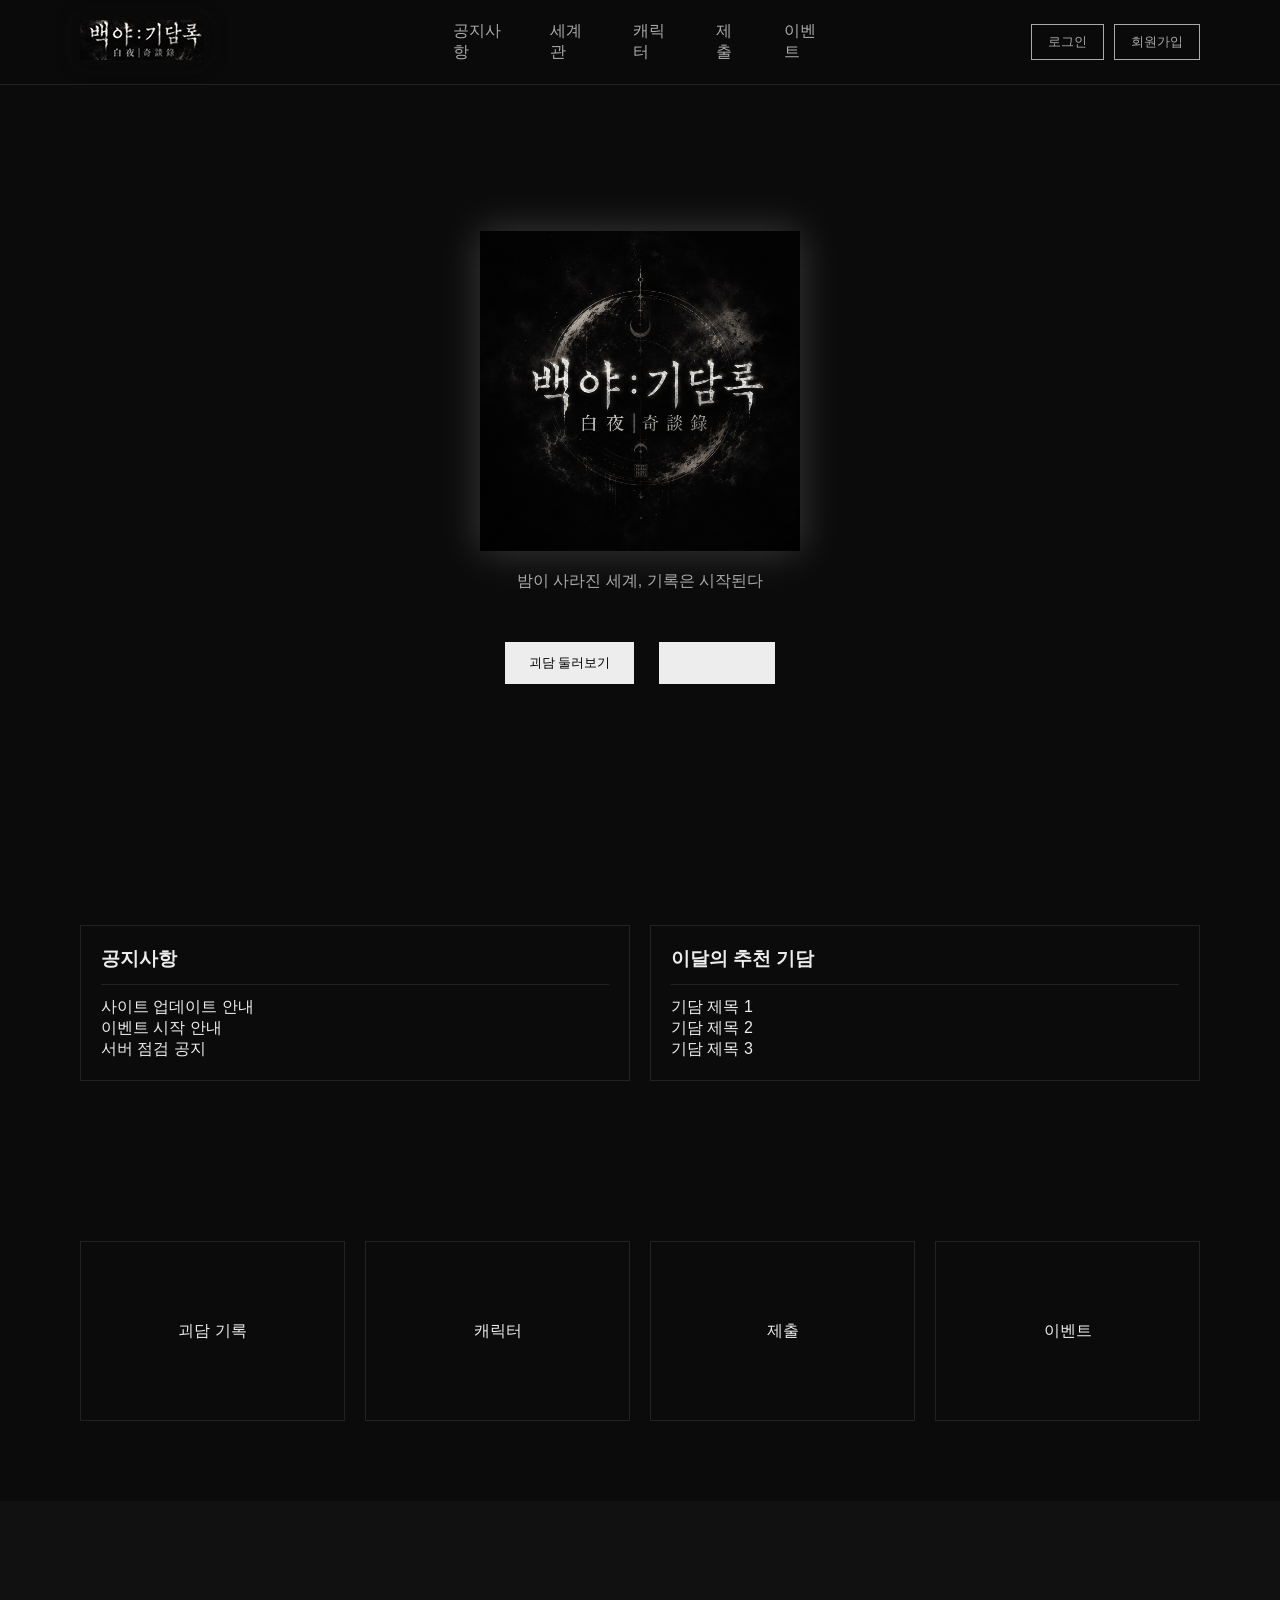
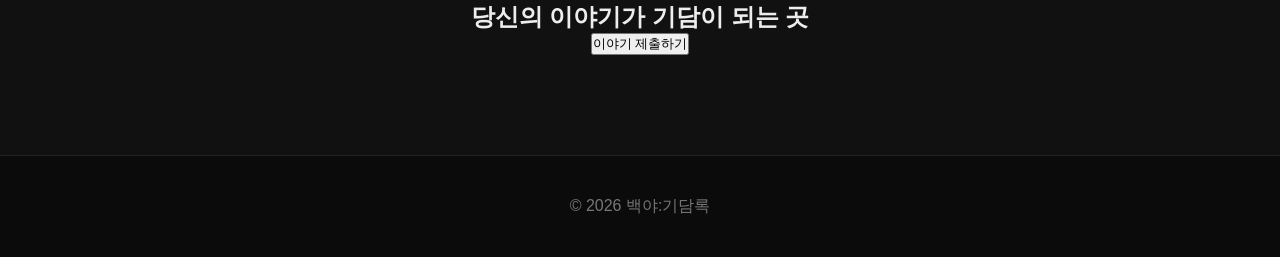
==== home.html @ b31a1d5c "Add files via upload" ====
<!DOCTYPE html>
<html lang="ko">
<head>
  <meta charset="UTF-8">
  <title>백야:기담록</title>
  <link rel="stylesheet" href="css/style.css">
</head>
<body>

<!-- HEADER -->
<header class="header">
  <div class="logo">
    <img src="images/logo.jpg" alt="백야:기담록">
  </div>

  <nav>
    <a href="#">공지사항</a>
    <a href="#">세계관</a>
    <a href="#">캐릭터</a>
    <a href="#">제출</a>
    <a href="#">이벤트</a>
  </nav>

  <div class="auth">
    <button class="login" onclick="location.href='login/login.html'">로그인</button>
    <button class="signup" onclick="location.href='signup/signup.html'">회원가입</button>
  </div>
</header>

<!-- HERO -->
<section class="hero">

  <img src="images/mainlogo.png" class="hero-bg">

  <div class="hero-overlay">
    <p>밤이 사라진 세계, 기록은 시작된다</p>
  </div>

  <div class="buttons">
    <button>괴담 둘러보기</button>
    <button class="outline">이야기 제출</button>
  </div>

</section>

<!-- NOTICE -->
<section class="notice fade-in">
  <div class="notice-box">
    <h3>공지사항</h3>
    <ul>
      <li>사이트 업데이트 안내</li>
      <li>이벤트 시작 안내</li>
      <li>서버 점검 공지</li>
    </ul>
  </div>

  <div class="notice-box">
    <h3>이달의 추천 기담</h3>
    <ul>
      <li>기담 제목 1</li>
      <li>기담 제목 2</li>
      <li>기담 제목 3</li>
    </ul>
  </div>
</section>

<!-- CARDS -->
<section class="cards">
  <div class="card fade-in">괴담 기록</div>
  <div class="card fade-in">캐릭터</div>
  <div class="card fade-in">제출</div>
  <div class="card fade-in">이벤트</div>
</section>

<!-- CTA -->
<section class="cta fade-in">
  <h2>당신의 이야기가 기담이 되는 곳</h2>
  <button>이야기 제출하기</button>
</section>

<!-- FOOTER -->
<footer class="footer">
  © 2026 백야:기담록
</footer>

<script src="js/script.js"></script>
</body>
</html>
---- css/style.css ----
* {
  margin: 0;
  padding: 0;
  box-sizing: border-box;
}

ul, ol {
  list-style: none;
}

body {
  background: #0b0b0b;
  color: #ededed;
  font-family: 'Noto Sans KR', sans-serif;
  padding-top: 80px;
}

a {
  color: inherit;
  text-decoration: none;
}

/* HEADER */
.header {
  position: fixed;
  top: 0;
  left: 0;
  width: 100%;
  z-index: 1000;

  display: flex;
  align-items: center;
  padding: 20px 80px;

  background: rgba(11, 11, 11, 0.8);
  backdrop-filter: blur(6px);
  border-bottom: 1px solid #222;
}

.logo {
  flex: 1;
}

.logo img {
  height: 40px;
  filter: drop-shadow(0 0 10px rgba(11,11,11,0.8));
}

.header nav {
  flex: 1;
  display: flex;
  justify-content: center;
  gap: 40px;
}

.header nav a {
  color: #aaa;
  transition: 0.3s;
}

.header nav a:hover {
  color: #fff;
}

.auth {
  flex: 1;
  display: flex;
  justify-content: flex-end;
  gap: 10px;
}

.login, .signup {
  background: transparent;
  border: 1px solid #aaa;
  color: #aaa;
  padding: 8px 16px;
  cursor: pointer;
}

.login:hover, .signup:hover {
  border-color: #fff;
  color: #fff;
}

/* HERO */
.hero {
  position: relative;
  min-height: 85vh;
  height: auto;
  padding: 120px 0;

  display: flex;
  flex-direction: column;
  justify-content: center;
  align-items: center;
}

.hero-bg {
  max-height: 320px;
  width: auto;
  z-index: 1;
  filter: drop-shadow(0 0 20px rgba(255,255,255,0.2));
}

.hero-overlay {
  margin-top: 20px;
  text-align: center;
  z-index: 2;
}

.hero-overlay p {
  margin-bottom: 20px;
  color: #aaa;
}

.buttons {
  margin-top: 20px;
  z-index: 3;
}

.buttons button {
  margin: 10px;
  padding: 12px 24px;
  background: #ededed;
  border: none;
  cursor: pointer;
}

.outline {
  background: transparent;
  border: 1px solid #ededed;
  color: #ededed;
}

/* NOTICE */
.notice {
  display: flex;
  gap: 20px;
  padding: 80px;
}

.notice-box {
  flex: 1;
  border: 1px solid #222;
  padding: 20px;
}

.notice-box h3 {
  border-bottom: 1px solid #222;
  margin-bottom: 12px;
  padding-bottom: 12px;
}

/* CARDS */
.cards {
  display: flex;
  gap: 20px;
  padding: 80px;
}

.card {
  flex: 1;
  height: 180px;
  border: 1px solid #222;
  display: flex;
  justify-content: center;
  align-items: center;
  transition: 0.3s;
}

.card:hover {
  border-color: #fff;
  background: #111;
}

/* CTA */
.cta {
  text-align: center;
  padding: 100px;
  background: #111;
}

/* FOOTER */
.footer {
  text-align: center;
  padding: 40px;
  border-top: 1px solid #222;
  color: #777;
}

/* 애니메이션 */
.fade-in {
  opacity: 1;
  transform: translateY(0);
}

.fade-in.active {
  opacity: 1;
  transform: translateY(0);
}

/* 반응형 */
@media (max-width: 768px) {
  .cards, .notice {
    flex-direction: column;
    padding: 40px;
  }

  .header {
    flex-direction: column;
    gap: 10px;
  }

  .hero-bg {
    max-height: 220px;
  }
}
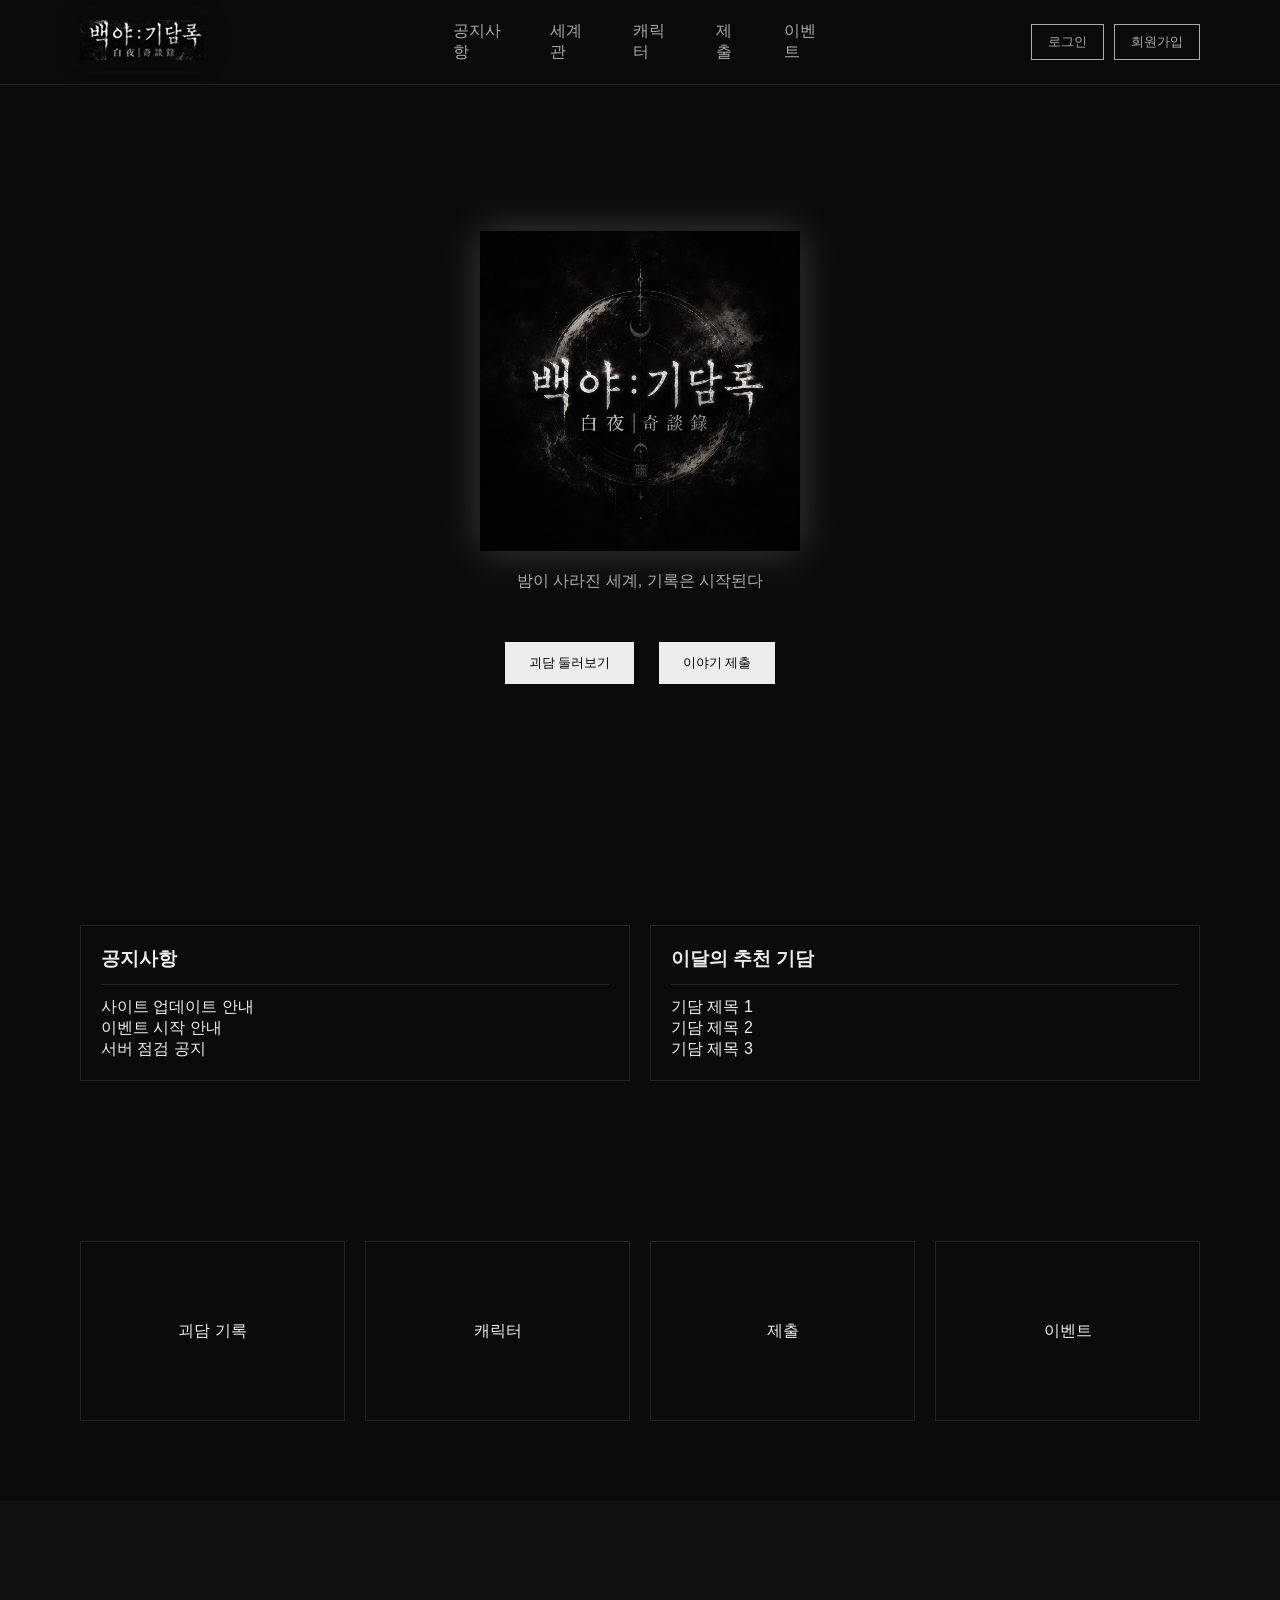
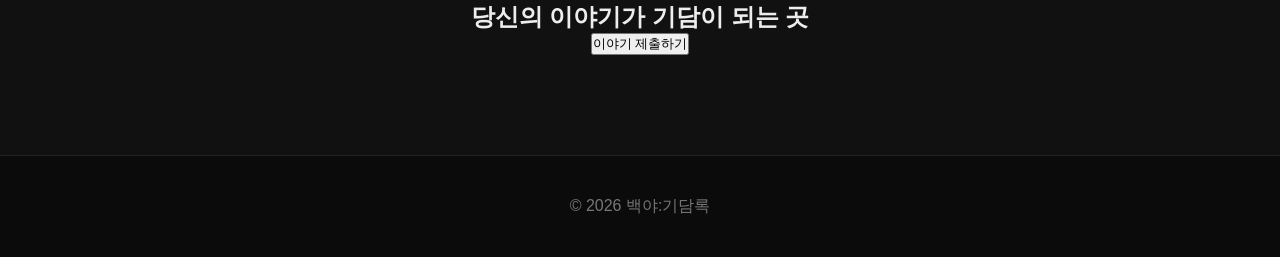
==== commit 1d5889fa: "Fix HTML formatting and structure" ====
--- a/home.html
+++ b/home.html
@@ -38,7 +38,7 @@
 
   <div class="buttons">
     <button>괴담 둘러보기</button>
-    <button class="outline">이야기 제출</button>
+    <button>이야기 제출</button>
   </div>
 
 </section>
@@ -85,4 +85,4 @@
 
 <script src="js/script.js"></script>
 </body>
-</html>+</html>
